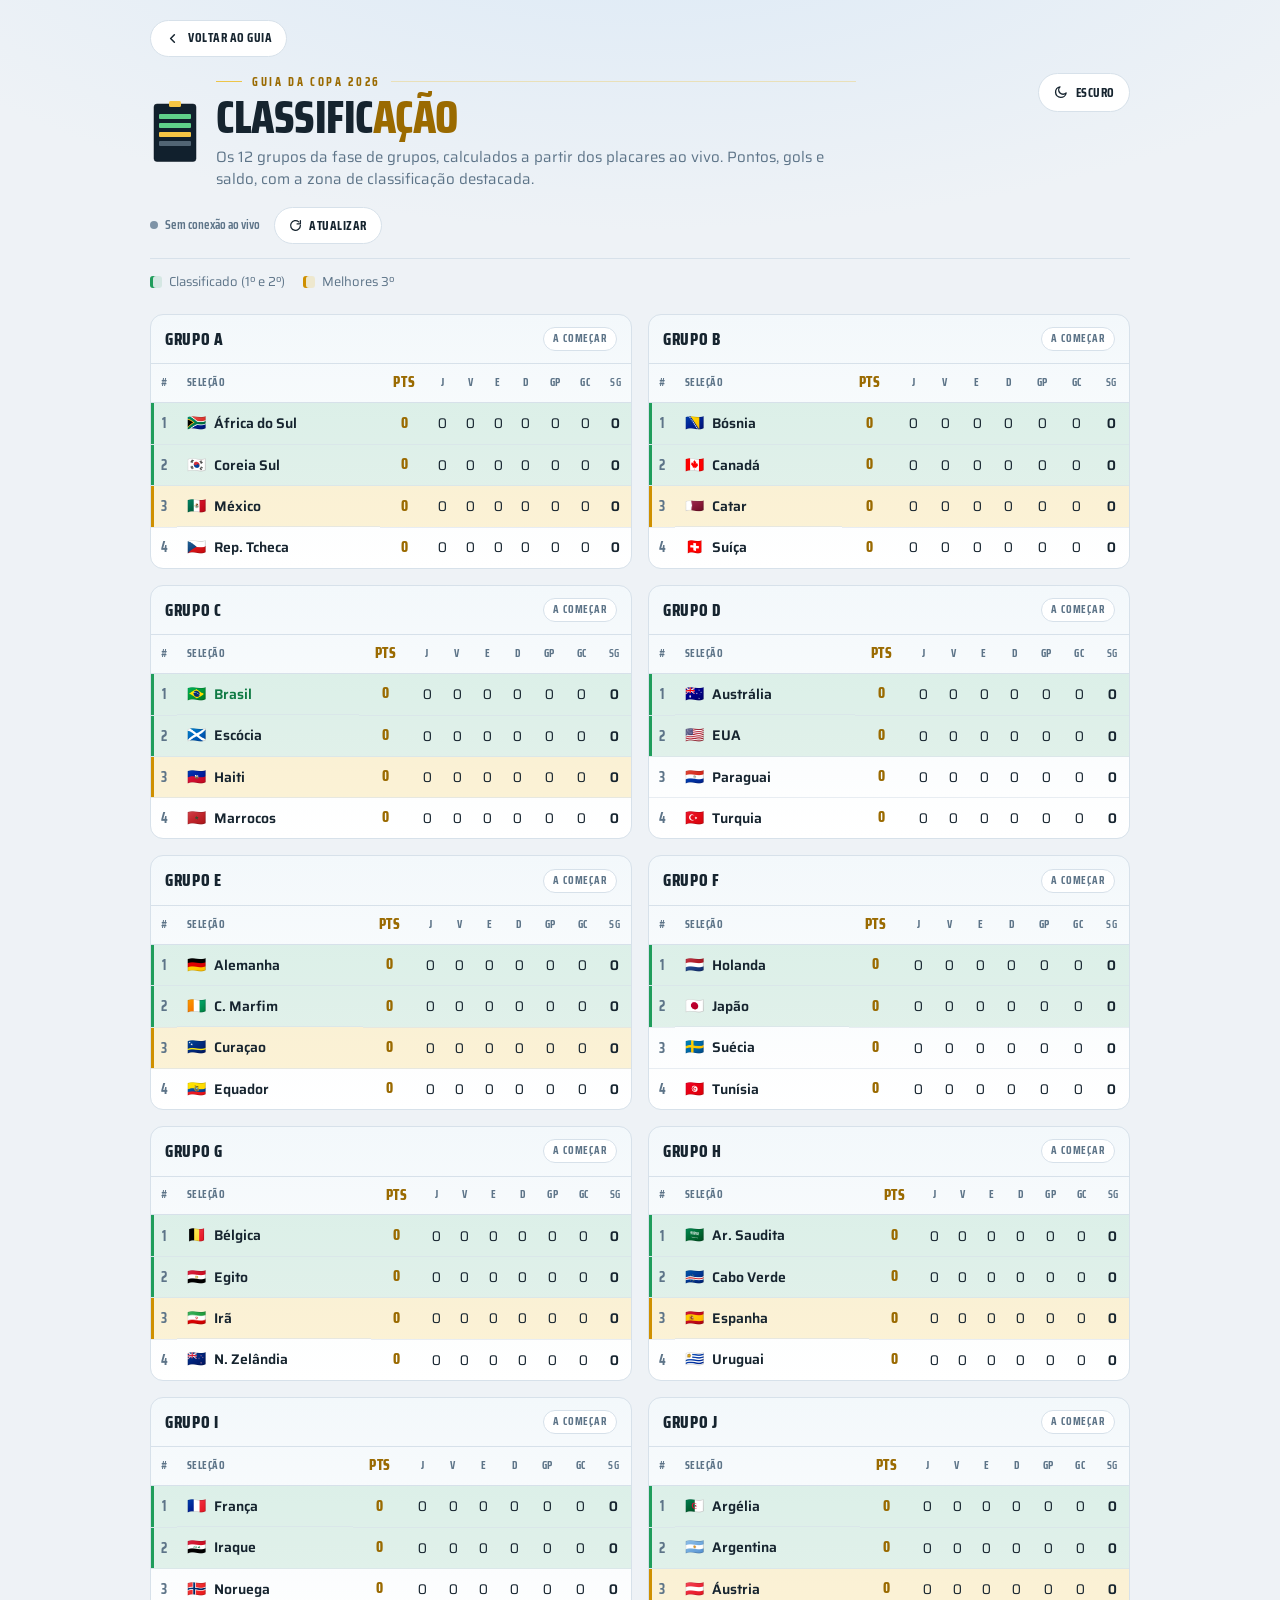
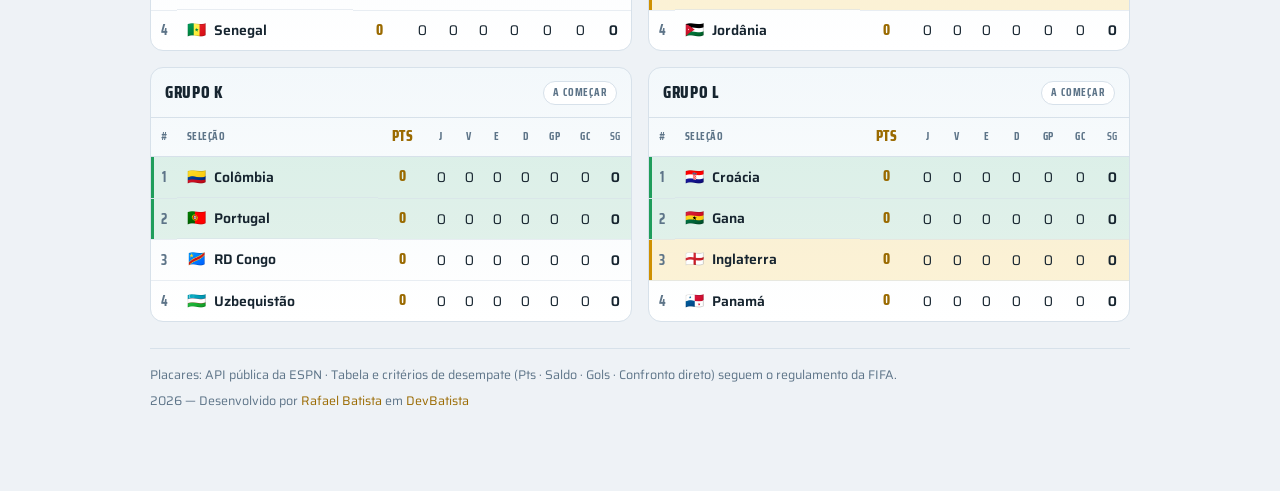
==== classificacao/index.html @ 3c331851 "classificação" ====
<!DOCTYPE html>
<html lang="pt-BR">
<head>
<meta charset="UTF-8">
<meta name="viewport" content="width=device-width, initial-scale=1.0">

<!-- SEO -->
<title>Classificação da Fase de Grupos — Copa do Mundo 2026</title>
<meta name="description" content="Classificação atualizada dos 12 grupos da Copa do Mundo 2026: pontos, jogos, vitórias, empates, derrotas, gols e saldo, com a zona de classificação destacada.">
<meta name="robots" content="index, follow">
<meta name="theme-color" content="#0c1620">
<link rel="canonical" href="https://devbatista.online/guiadacopa/classificacao/">

<!-- Tema aplicado antes do paint (sem flash sob o loader) -->
<script>
  (function(){
    try{
      var s=localStorage.getItem('gdc-theme');
      var t=s||((window.matchMedia && matchMedia('(prefers-color-scheme: light)').matches) ? 'light' : 'dark');
      document.documentElement.setAttribute('data-theme', t);
      if(t==='light'){
        var m=document.querySelector('meta[name="theme-color"]');
        if(m) m.setAttribute('content','#eef2f6');
      }
    }catch(e){}
  })();
</script>

<!-- Favicon: tabela/classificação (barras âmbar sobre o clip do guia) -->
<link rel="icon" href="data:image/svg+xml,%3Csvg xmlns='http://www.w3.org/2000/svg' viewBox='0 0 100 130'%3E%3Crect x='8' y='10' width='84' height='115' rx='6' fill='%2311202d'/%3E%3Crect x='38' y='4' width='24' height='12' rx='3' fill='%23f6c544'/%3E%3Crect x='18' y='30' width='64' height='10' rx='2' fill='%235fd08a'/%3E%3Crect x='18' y='48' width='64' height='10' rx='2' fill='%235fd08a'/%3E%3Crect x='18' y='66' width='64' height='10' rx='2' fill='%23f6c544'/%3E%3Crect x='18' y='84' width='64' height='10' rx='2' fill='%2394aabb' opacity='.5'/%3E%3C/svg%3E">

<!-- Google Fonts: Saira Condensed (números) + Saira (corpo) — iguais ao Guia da Copa -->
<link rel="preconnect" href="https://fonts.googleapis.com">
<link rel="preconnect" href="https://fonts.gstatic.com" crossorigin>
<link href="https://fonts.googleapis.com/css2?family=Saira+Condensed:wght@500;600;700;800&family=Saira:wght@400;500;600&display=swap" rel="stylesheet">

<link rel="stylesheet" href="assets/style.css">
</head>
<body>
<div id="loader" aria-hidden="true"><div class="spinner"></div><span class="loading-txt">Carregando classificação…</span></div>
<div class="wrap">

  <a class="voltar-guia" href="../" aria-label="Voltar ao Guia da Copa">
    <svg viewBox="0 0 24 24" fill="none" stroke="currentColor" stroke-width="2.4" stroke-linecap="round" stroke-linejoin="round" aria-hidden="true"><path d="M15 18l-6-6 6-6"/></svg>
    Voltar ao Guia
  </a>

  <!-- ===== CABEÇALHO (mesma linguagem do guia: eyebrow + h1 + sub) ===== -->
  <header>
    <button class="theme-toggle" id="themeToggle" aria-label="Alternar tema claro e escuro" title="Alternar tema">
      <svg class="ic-sun" viewBox="0 0 24 24" fill="none" stroke="currentColor" stroke-width="2.2" stroke-linecap="round" stroke-linejoin="round"><circle cx="12" cy="12" r="4.2"/><path d="M12 2v2M12 20v2M2 12h2M20 12h2M4.9 4.9l1.4 1.4M17.7 17.7l1.4 1.4M19.1 4.9l-1.4 1.4M6.3 17.7l-1.4 1.4"/></svg>
      <svg class="ic-moon" viewBox="0 0 24 24" fill="none" stroke="currentColor" stroke-width="2.2" stroke-linecap="round" stroke-linejoin="round"><path d="M21 12.8A8.5 8.5 0 1 1 11.2 3a6.6 6.6 0 0 0 9.8 9.8z"/></svg>
      <span class="ic-sun">Claro</span><span class="ic-moon">Escuro</span>
    </button>
    <div class="brand">
      <svg viewBox="0 0 100 130" aria-label="Classificação">
        <rect x="8" y="10" width="84" height="115" rx="6" fill="#11202d" stroke="#0c1620"/>
        <rect x="38" y="4" width="24" height="12" rx="3" fill="#f6c544"/>
        <rect x="18" y="30" width="64" height="10" rx="2" fill="#5fd08a"/>
        <rect x="18" y="48" width="64" height="10" rx="2" fill="#5fd08a"/>
        <rect x="18" y="66" width="64" height="10" rx="2" fill="#f6c544"/>
        <rect x="18" y="84" width="64" height="10" rx="2" fill="#94aabb" opacity=".5"/>
      </svg>
      <div>
        <div class="eyebrow">Guia da Copa 2026</div>
        <h1>Classific<span>ação</span></h1>
        <p class="sub">Os 12 grupos da fase de grupos, calculados a partir dos placares ao vivo. Pontos, gols e saldo, com a zona de classificação destacada.</p>
      </div>
    </div>

    <div class="live-bar">
      <span class="src" id="src"><span class="dot"></span><span id="srcText">Carregando placares…</span></span>
      <button class="refresh" id="refresh" aria-label="Atualizar placares">
        <svg viewBox="0 0 24 24" fill="none" stroke="currentColor" stroke-width="2.4" stroke-linecap="round" stroke-linejoin="round"><path d="M21 12a9 9 0 1 1-3-6.7"/><path d="M21 3v6h-6"/></svg>
        Atualizar
      </button>
    </div>

    <div class="legend">
      <span class="lg"><i class="z-q"></i>Classificado (1º e 2º)</span>
      <span class="lg"><i class="z-q3"></i>Melhores 3º</span>
    </div>
  </header>

  <main id="grid" class="grid"></main>

  <footer>
    <div>Placares: API pública da ESPN · Tabela e critérios de desempate (Pts · Saldo · Gols · Confronto direto) seguem o regulamento da FIFA.</div>
    <div class="credit">2026 — Desenvolvido por <a href="https://rbatista.dev" target="_blank" rel="noopener">Rafael Batista</a> em <a href="https://www.devbatista.com/" target="_blank" rel="noopener">DevBatista</a></div>
  </footer>
</div>

<script src="assets/main.js"></script>
</body>
</html>
---- classificacao/assets/style.css ----
/* ============================================================
   Classificação — fase de grupos
   Mesmos tokens do Guia da Copa (assets/style.css). CSS isolado.
   ============================================================ */
:root{
  --board:#0c1620;--board-2:#11202d;--panel:#16293a;--panel-hi:#1b3144;
  --line:#26425a;--line-hi:#3a607e;--ink:#e8eef3;--ink-dim:#94aabb;
  --amber:#f6c544;--amber-ink:var(--amber);--br-yellow:#ffd400;
  --green:#5fd08a;--live:#ff4d4d;--glow:#1a3247;--radius:13px;
  --q:rgba(95,208,138,.13);--q-edge:#5fd08a;--q3:rgba(246,197,68,.13);--q3-edge:#f6c544;
  color-scheme:dark;
}
[data-theme="light"]{
  --board:#eef2f6;--board-2:#ffffff;--panel:#ffffff;--panel-hi:#f3f8fb;
  --line:#d7e1ea;--line-hi:#aabccd;--ink:#16242f;--ink-dim:#5d7488;
  --amber:#f0b400;--amber-ink:#9a6a00;
  --green:#1f9d5b;--live:#e23b3b;--glow:#dbe9f6;
  --q:rgba(31,157,91,.12);--q-edge:#1f9d5b;--q3:rgba(240,180,0,.16);--q3-edge:#cf9000;
  color-scheme:light;
}
*{box-sizing:border-box;margin:0;padding:0}
html{scroll-behavior:smooth}
body{background:radial-gradient(1200px 500px at 50% -120px,var(--glow) 0%,transparent 70%),var(--board);
  color:var(--ink);font-family:"Saira",system-ui,sans-serif;line-height:1.45;
  padding:20px 16px 80px;-webkit-font-smoothing:antialiased}
.wrap{max-width:980px;margin:0 auto;position:relative}
a{color:var(--amber-ink)}

/* overlay de carregamento */
#loader{position:fixed;inset:0;z-index:100;display:flex;flex-direction:column;align-items:center;justify-content:center;gap:14px;
  background:radial-gradient(1200px 500px at 50% -120px,var(--glow) 0%,transparent 70%),var(--board)}
#loader .spinner{width:36px;height:36px;border:3px solid var(--line);border-top-color:var(--amber);border-radius:50%;animation:spin 1s linear infinite}
#loader .loading-txt{font-family:"Saira Condensed";font-weight:700;font-size:14px;letter-spacing:.08em;text-transform:uppercase;color:var(--ink-dim)}
body.ready #loader{opacity:0;visibility:hidden;transition:opacity .35s ease,visibility 0s .35s}
@keyframes spin{to{transform:rotate(360deg)}}

/* Voltar ao Guia */
.voltar-guia{display:inline-flex;align-items:center;gap:8px;margin-bottom:16px;
  font-family:"Saira Condensed";font-weight:700;font-size:13px;text-transform:uppercase;letter-spacing:.04em;
  text-decoration:none;color:var(--ink);background:var(--board-2);border:1px solid var(--line);border-radius:999px;
  padding:8px 14px;transition:.15s}
.voltar-guia:hover{border-color:var(--line-hi);color:var(--amber-ink)}
.voltar-guia svg{width:15px;height:15px;flex:none}

/* ---------- Cabeçalho ---------- */
header{position:relative;margin-bottom:22px}
.brand{display:flex;align-items:center;gap:16px}
.brand > svg{width:50px;height:65px;flex:none}
.eyebrow{font-family:"Saira Condensed";font-weight:700;letter-spacing:.22em;text-transform:uppercase;
  font-size:12px;color:var(--amber-ink);display:flex;align-items:center;gap:10px;margin-bottom:6px}
.eyebrow::before{content:"";height:1px;flex:0 0 26px;background:var(--amber);opacity:.7}
.eyebrow::after{content:"";height:1px;flex:1 1 auto;background:var(--amber);opacity:.25}
header h1{font-family:"Saira Condensed";font-weight:800;font-size:clamp(30px,7vw,46px);line-height:.94;
  text-transform:uppercase;letter-spacing:-.01em}
header h1 span{color:var(--amber-ink)}
header .sub{color:var(--ink-dim);font-size:15px;margin-top:8px;max-width:64ch}

/* Botão de tema */
.theme-toggle{position:absolute;top:0;right:0;z-index:2;cursor:pointer;
  font-family:"Saira Condensed";font-weight:700;font-size:13px;text-transform:uppercase;letter-spacing:.04em;
  color:var(--ink);background:var(--board-2);border:1px solid var(--line);border-radius:999px;
  padding:8px 14px;display:inline-flex;align-items:center;gap:8px;transition:.15s}
.theme-toggle:hover{border-color:var(--line-hi);color:var(--amber-ink)}
.theme-toggle svg{width:15px;height:15px;flex:none}
.theme-toggle .ic-moon{display:none}
[data-theme="light"] .theme-toggle .ic-sun{display:none}
[data-theme="light"] .theme-toggle .ic-moon{display:inline}

/* Barra de status ao vivo (igual ao guia) */
.live-bar{display:flex;flex-wrap:wrap;align-items:center;gap:10px 14px;margin-top:16px}
.src{font-family:"Saira Condensed";font-weight:600;font-size:13px;color:var(--ink-dim);display:inline-flex;align-items:center;gap:7px}
.src .dot{width:8px;height:8px;border-radius:50%;background:var(--ink-dim);flex:none}
.src.ok .dot{background:var(--green);animation:pulse 2.4s infinite}
.src.off .dot{background:#7e93a6}
@keyframes pulse{0%{box-shadow:0 0 0 0 rgba(95,208,138,.45)}70%{box-shadow:0 0 0 8px rgba(95,208,138,0)}100%{box-shadow:0 0 0 0 rgba(95,208,138,0)}}
.refresh{font-family:"Saira Condensed";font-weight:700;font-size:13px;text-transform:uppercase;letter-spacing:.04em;
  cursor:pointer;color:var(--ink);background:var(--board-2);border:1px solid var(--line);border-radius:999px;
  padding:7px 14px;display:inline-flex;align-items:center;gap:7px;transition:.15s}
.refresh:hover{border-color:var(--line-hi)}
.refresh:disabled{opacity:.5;cursor:default}
.refresh svg{width:13px;height:13px}
.refresh.spin svg{animation:spin 1s linear infinite}

/* Legenda das zonas */
.legend{display:flex;flex-wrap:wrap;gap:8px 18px;margin-top:14px;padding-top:14px;border-top:1px solid var(--line);
  font-size:13px;color:var(--ink-dim)}
.legend .lg{display:inline-flex;align-items:center;gap:7px}
.legend i{width:12px;height:12px;border-radius:3px;flex:none}
.legend .z-q{background:var(--q);box-shadow:inset 3px 0 0 var(--q-edge)}
.legend .z-q3{background:var(--q3);box-shadow:inset 3px 0 0 var(--q3-edge)}

/* ---------- Grade de grupos ---------- */
.grid{display:grid;grid-template-columns:repeat(2,1fr);gap:16px}
.gcard{background:linear-gradient(180deg,var(--panel-hi),var(--board-2));
  border:1px solid var(--line);border-radius:var(--radius);overflow:hidden}
.ghead{display:flex;align-items:center;justify-content:space-between;gap:10px;
  padding:12px 14px;border-bottom:1px solid var(--line)}
.gname{font-family:"Saira Condensed";font-weight:800;font-size:17px;letter-spacing:.04em;text-transform:uppercase}
.gtag{font-family:"Saira Condensed";font-weight:700;font-size:11px;letter-spacing:.08em;text-transform:uppercase;
  color:var(--ink-dim);background:var(--board-2);border:1px solid var(--line);border-radius:999px;padding:3px 9px}
.gtag.done{color:var(--green);border-color:color-mix(in srgb,var(--green) 45%,var(--line))}

/* tabela */
.gtable{width:100%;border-collapse:collapse;font-variant-numeric:tabular-nums}
.gtable th{font-family:"Saira Condensed";font-weight:700;font-size:11px;letter-spacing:.04em;text-transform:uppercase;
  color:var(--ink-dim);padding:8px 4px;text-align:center;border-bottom:1px solid var(--line)}
.gtable td{padding:9px 4px;text-align:center;font-size:14px;border-bottom:1px solid color-mix(in srgb,var(--line) 55%,transparent)}
.gtable tbody tr:last-child td{border-bottom:0}
.gtable th.pos,.gtable td.pos{width:26px;color:var(--ink-dim);font-family:"Saira Condensed";font-weight:700}
.gtable th.team,.gtable td.team{text-align:left;padding-left:10px;white-space:nowrap}
.gtable td.team{display:flex;align-items:center;gap:8px}
.gtable .tn{font-weight:600;overflow:hidden;text-overflow:ellipsis}
.gtable th.pt,.gtable td.pt{font-family:"Saira Condensed";font-weight:800;color:var(--amber-ink);font-size:15px}
.gtable .sg{font-weight:600}

/* faixa de classificação na 1ª coluna */
.gtable tr.q td.pos{box-shadow:inset 3px 0 0 var(--q-edge)}
.gtable tr.q td{background:var(--q)}
.gtable tr.q3 td.pos{box-shadow:inset 3px 0 0 var(--q3-edge)}
.gtable tr.q3 td{background:var(--q3)}

/* bandeiras (como no guia) */
img.flag{width:1.3em;height:auto;border-radius:2px;box-shadow:0 0 0 1px rgba(0,0,0,.3);flex:none}
.flag-emoji{font-size:1.1em}
.br-name{color:var(--br-yellow);font-weight:700}
[data-theme="light"] .br-name{color:#0f7a44}

footer{margin-top:26px;padding-top:16px;border-top:1px solid var(--line);
  color:var(--ink-dim);font-size:12.5px;line-height:1.6}
footer .credit{margin-top:6px}
footer a{text-decoration:none}
footer a:hover{text-decoration:underline}

/* ---------- mobile ---------- */
@media (max-width:760px){
  .grid{grid-template-columns:1fr}
  .theme-toggle{position:static;margin-bottom:14px}
  header{padding-top:0}
  .gtable td,.gtable th{padding-left:2px;padding-right:2px;font-size:13px}
  .gtable th.team,.gtable td.team{padding-left:8px}
  img.flag{width:1.15em}
}
@media (max-width:380px){
  /* telas bem estreitas: GP/GC viram só o saldo p/ não estourar */
  .gtable th:nth-child(8),.gtable td:nth-child(8),
  .gtable th:nth-child(9),.gtable td:nth-child(9){display:none}
}
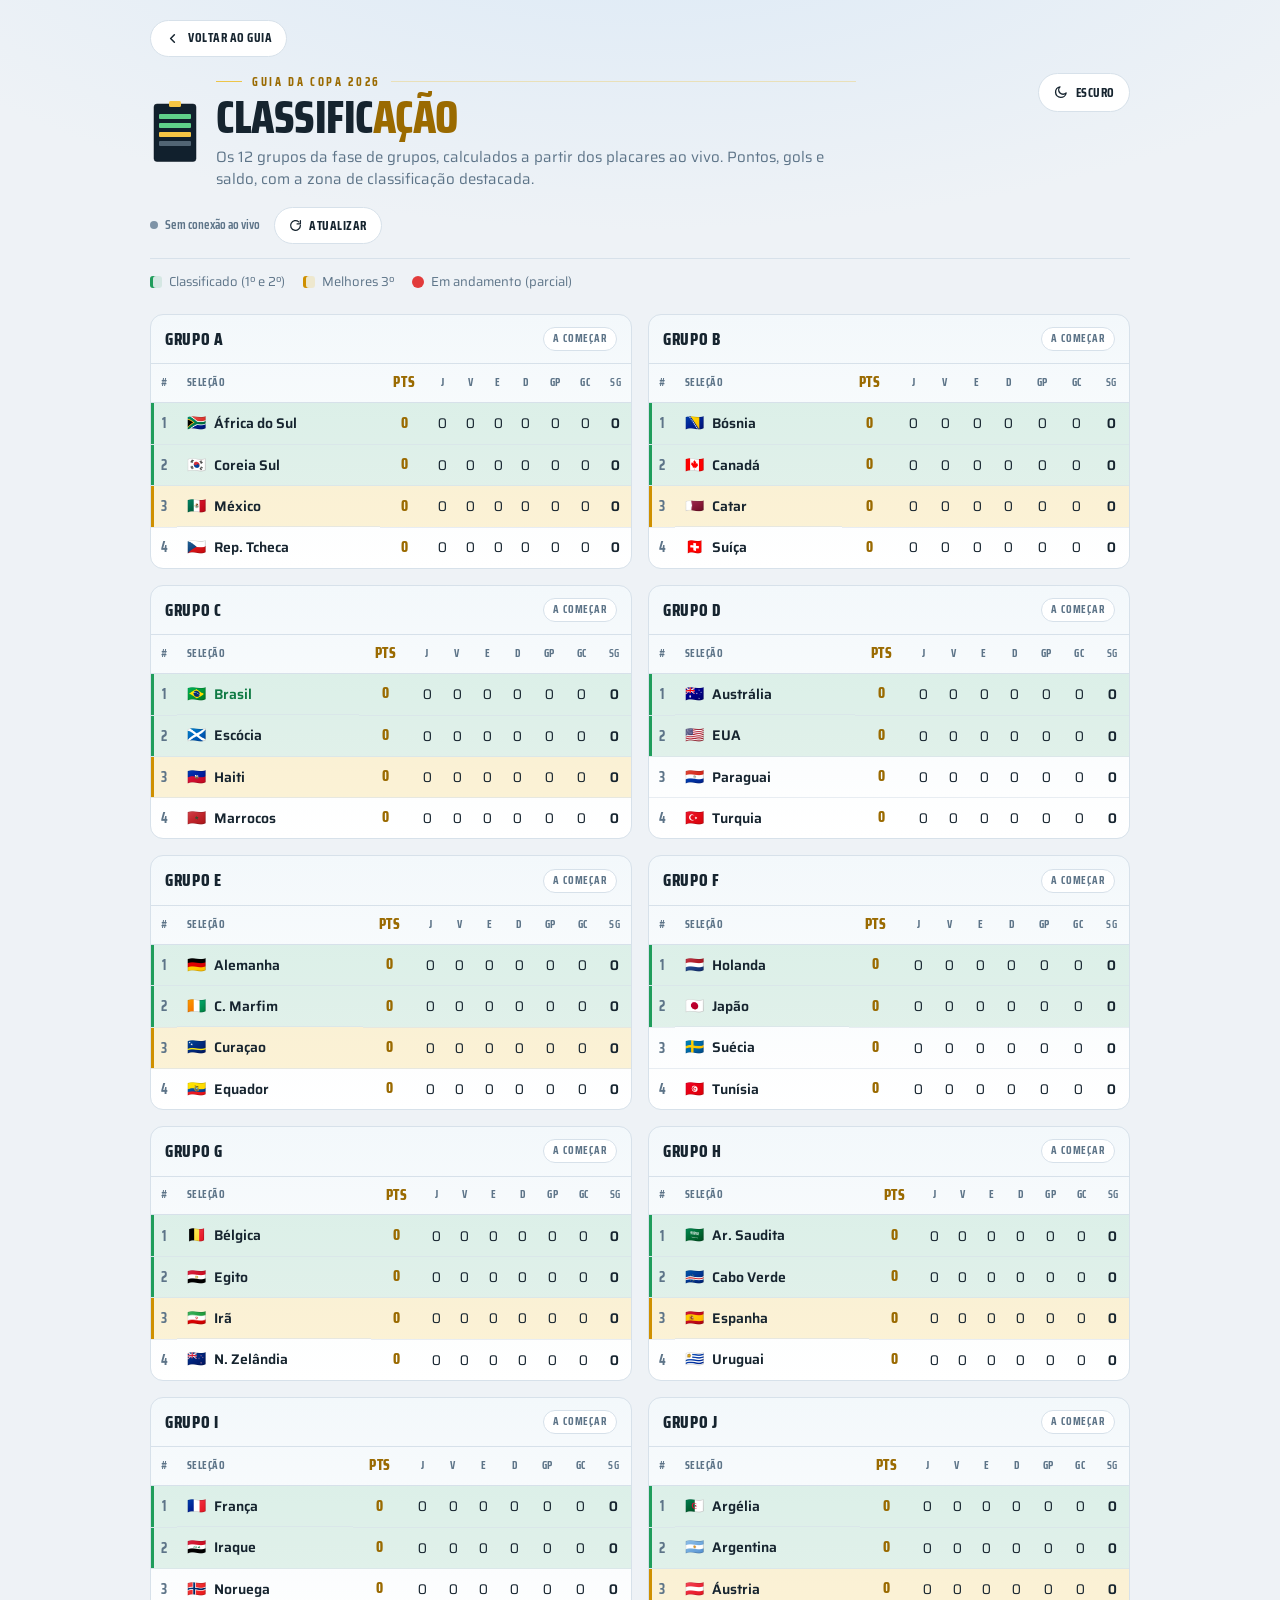
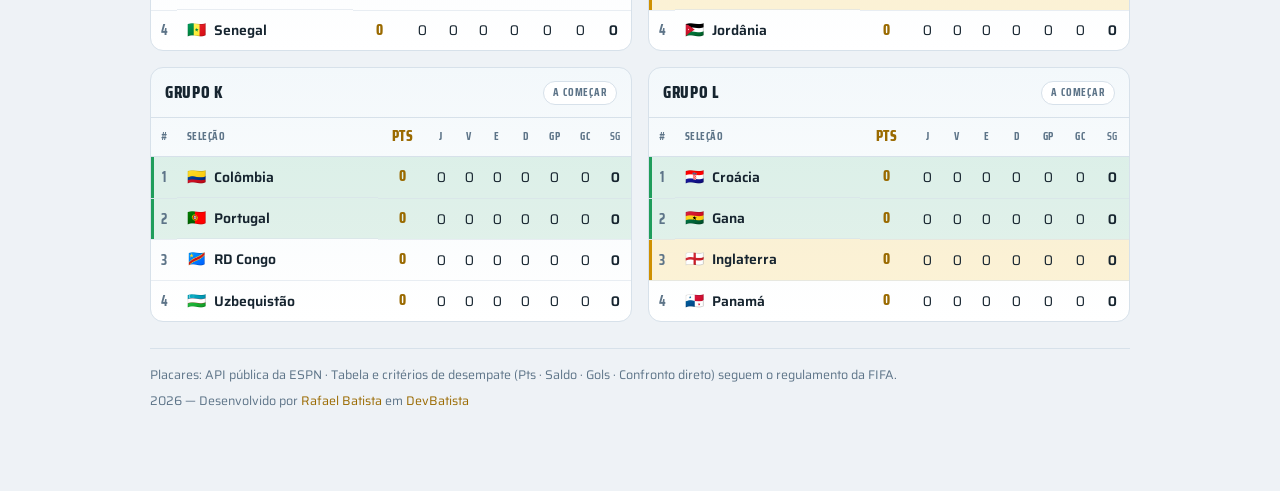
==== commit 51256b31: "ajuste da classificação" ====
--- a/classificacao/index.html
+++ b/classificacao/index.html
@@ -79,6 +79,7 @@
     <div class="legend">
       <span class="lg"><i class="z-q"></i>Classificado (1º e 2º)</span>
       <span class="lg"><i class="z-q3"></i>Melhores 3º</span>
+      <span class="lg"><i class="z-live"></i>Em andamento (parcial)</span>
     </div>
   </header>
 
--- a/classificacao/assets/style.css
+++ b/classificacao/assets/style.css
@@ -88,6 +88,7 @@
 .legend i{width:12px;height:12px;border-radius:3px;flex:none}
 .legend .z-q{background:var(--q);box-shadow:inset 3px 0 0 var(--q-edge)}
 .legend .z-q3{background:var(--q3);box-shadow:inset 3px 0 0 var(--q3-edge)}
+.legend .z-live{background:var(--live);border-radius:50%}
 
 /* ---------- Grade de grupos ---------- */
 .grid{display:grid;grid-template-columns:repeat(2,1fr);gap:16px}
@@ -99,6 +100,14 @@
 .gtag{font-family:"Saira Condensed";font-weight:700;font-size:11px;letter-spacing:.08em;text-transform:uppercase;
   color:var(--ink-dim);background:var(--board-2);border:1px solid var(--line);border-radius:999px;padding:3px 9px}
 .gtag.done{color:var(--green);border-color:color-mix(in srgb,var(--green) 45%,var(--line))}
+.gtag.live{color:var(--live);border-color:color-mix(in srgb,var(--live) 50%,var(--line));
+  display:inline-flex;align-items:center;gap:6px}
+.gtag.live::before{content:"";width:7px;height:7px;border-radius:50%;background:var(--live);animation:live-pulse 1.4s infinite}
+@keyframes live-pulse{0%{box-shadow:0 0 0 0 rgba(255,77,77,.5)}70%{box-shadow:0 0 0 6px rgba(255,77,77,0)}100%{box-shadow:0 0 0 0 rgba(255,77,77,0)}}
+
+/* marcador de jogo em andamento ao lado da seleção (números parciais) */
+.live-dot{width:7px;height:7px;border-radius:50%;background:var(--live);flex:none;animation:live-pulse 1.4s infinite}
+.gtable tr.live td.pt{position:relative}
 
 /* tabela */
 .gtable{width:100%;border-collapse:collapse;font-variant-numeric:tabular-nums}
